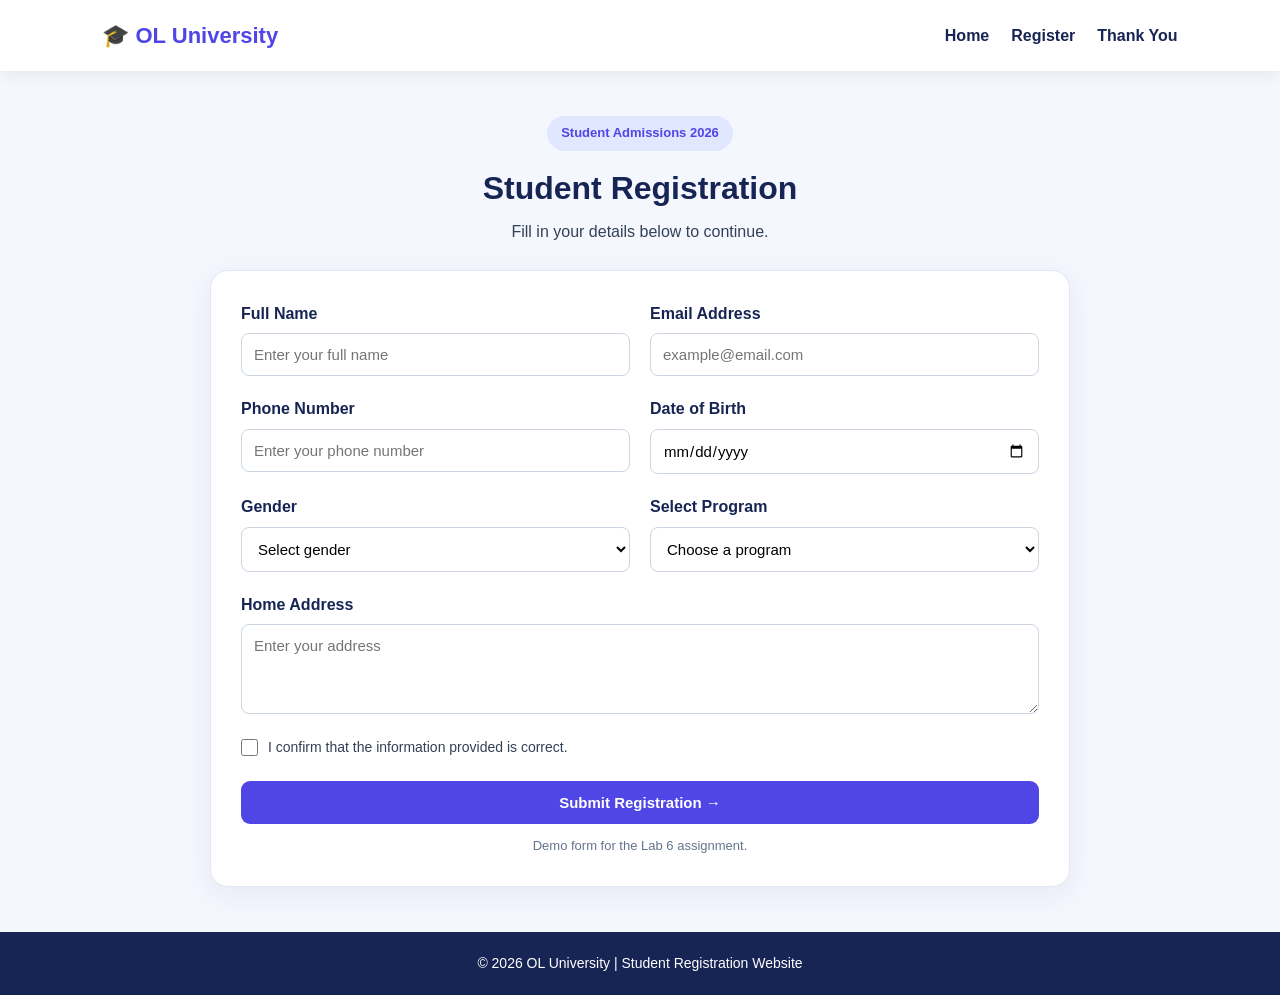
==== form.html @ 98bd1e14 "Add files via upload" ====
<!DOCTYPE html>
<html lang="en">
<head>
    <meta charset="UTF-8">
    <meta name="viewport" content="width=device-width, initial-scale=1.0">
    <title>Registration Form | OL University</title>
    <link rel="stylesheet" href="styles.css">
</head>
<body>
    <nav class="navbar">
        <h2>🎓 OL University</h2>
        <div>
            <a href="index.html">Home</a>
            <a href="form.html">Register</a>
            <a href="thanks.html">Thank You</a>
        </div>
    </nav>

    <main class="form-section">
        <div class="form-heading">
            <span class="badge">Student Admissions 2026</span>
            <h1>Student Registration</h1>
            <p>Fill in your details below to continue.</p>
        </div>

        <form action="thanks.html" method="get" class="registration-form">
            <div class="form-grid">
                <div class="field">
                    <label for="name">Full Name</label>
                    <input type="text" id="name" name="name"
                           placeholder="Enter your full name" required>
                </div>

                <div class="field">
                    <label for="email">Email Address</label>
                    <input type="email" id="email" name="email"
                           placeholder="example@email.com" required>
                </div>

                <div class="field">
                    <label for="phone">Phone Number</label>
                    <input type="tel" id="phone" name="phone"
                           placeholder="Enter your phone number" required>
                </div>

                <div class="field">
                    <label for="dob">Date of Birth</label>
                    <input type="date" id="dob" name="dob" required>
                </div>

                <div class="field">
                    <label for="gender">Gender</label>
                    <select id="gender" name="gender" required>
                        <option value="">Select gender</option>
                        <option>Male</option>
                        <option>Female</option>
                        <option>Other</option>
                    </select>
                </div>

                <div class="field">
                    <label for="program">Select Program</label>
                    <select id="program" name="program" required>
                        <option value="">Choose a program</option>
                        <option>BS Artificial Intelligence</option>
                        <option>BS Computer Science</option>
                        <option>BS Cyber Security</option>
                        <option>BS Software Engineering</option>
                    </select>
                </div>

                <div class="field full">
                    <label for="address">Home Address</label>
                    <textarea id="address" name="address"
                              placeholder="Enter your address" required></textarea>
                </div>
            </div>

            <label class="terms">
                <input type="checkbox" required>
                I confirm that the information provided is correct.
            </label>

            <button type="submit" class="btn submit-btn">
                Submit Registration →
            </button>
            <p class="form-note">Demo form for the Lab 6 assignment.</p>
        </form>
    </main>

    <footer>© 2026 OL University | Student Registration Website</footer>
</body>
</html>
---- styles.css ----
* {
    box-sizing: border-box;
    margin: 0;
    padding: 0;
}

:root {
    --primary: #4f46e5;
    --dark: #172554;
    --light: #f5f7ff;
    --text: #334155;
    --white: #ffffff;
}

body {
    font-family: Arial, sans-serif;
    background: var(--light);
    color: var(--text);
    line-height: 1.6;
}

.navbar {
    display: flex;
    justify-content: space-between;
    align-items: center;
    padding: 18px 8%;
    background: var(--white);
    box-shadow: 0 3px 15px #00000010;
}

.navbar h2 {
    color: var(--primary);
    font-size: 22px;
}

.navbar div {
    display: flex;
    gap: 22px;
}

.navbar a {
    text-decoration: none;
    color: var(--dark);
    font-weight: bold;
}

.navbar a:hover {
    color: var(--primary);
}

.hero {
    display: flex;
    align-items: center;
    justify-content: space-between;
    gap: 35px;
    padding: 65px 8%;
    background: linear-gradient(120deg, #eef2ff, #ffffff);
}

.hero-content {
    flex: 1;
}

.hero h1 {
    font-size: clamp(30px, 4vw, 48px);
    color: var(--dark);
    line-height: 1.2;
    margin: 18px 0;
}

.hero p {
    max-width: 480px;
    margin-bottom: 25px;
}

.hero-image {
    width: 46%;
    height: 310px;
    object-fit: cover;
    border-radius: 24px;
    box-shadow: 0 15px 35px #17255425;
}

.badge {
    display: inline-block;
    background: #e0e7ff;
    color: var(--primary);
    padding: 7px 14px;
    border-radius: 30px;
    font-size: 13px;
    font-weight: bold;
}

.btn {
    display: inline-block;
    border: none;
    background: var(--primary);
    color: white;
    text-decoration: none;
    padding: 13px 24px;
    border-radius: 9px;
    font-size: 15px;
    font-weight: bold;
    cursor: pointer;
}

.btn:hover {
    background: #3730a3;
}

.section {
    padding: 60px 8%;
    text-align: center;
}

.section h2,
.cta h2 {
    color: var(--dark);
    font-size: 30px;
}

.subtitle {
    margin: 8px 0 30px;
}

.grid {
    display: grid;
    grid-template-columns: repeat(3, 1fr);
    gap: 22px;
    margin-top: 30px;
}

.card {
    background: white;
    padding: 28px 22px;
    border-radius: 16px;
    box-shadow: 0 6px 25px #1725540d;
    border: 1px solid #e2e8f0;
    transition: transform 0.2s;
}

.card:hover {
    transform: translateY(-5px);
}

.emoji {
    font-size: 35px;
    margin-bottom: 10px;
}

.card h3 {
    color: var(--dark);
    margin-bottom: 10px;
}

.cta {
    position: relative;
    text-align: center;
    padding: 55px 20px;
    background: #e0e7ff;
}

.profile {
    width: 85px;
    height: 85px;
    border-radius: 50%;
    object-fit: cover;
    border: 4px solid white;
    margin-bottom: 12px;
}

.cta p {
    margin: 10px 0 20px;
}

footer {
    text-align: center;
    background: var(--dark);
    color: white;
    padding: 20px;
    font-size: 14px;
}

/* Registration form styling */

.form-section {
    max-width: 900px;
    margin: 45px auto;
    padding: 0 20px;
}

.form-heading {
    text-align: center;
    margin-bottom: 25px;
}

.form-heading h1 {
    color: var(--dark);
    margin: 12px 0 5px;
}

.registration-form {
    background: white;
    padding: 30px;
    border-radius: 18px;
    box-shadow: 0 8px 30px #17255412;
    border: 1px solid #e2e8f0;
}

.form-grid {
    display: grid;
    grid-template-columns: repeat(2, 1fr);
    gap: 20px;
}

.field {
    display: flex;
    flex-direction: column;
}

.field label {
    font-weight: bold;
    margin-bottom: 7px;
    color: var(--dark);
}

.field input,
.field select,
.field textarea {
    width: 100%;
    padding: 12px;
    border: 1px solid #cbd5e1;
    border-radius: 8px;
    font-size: 15px;
    font-family: inherit;
    background: white;
}

.field input:focus,
.field select:focus,
.field textarea:focus {
    outline: 2px solid #a5b4fc;
    border-color: var(--primary);
}

.field textarea {
    min-height: 90px;
    resize: vertical;
}

.full {
    grid-column: 1 / -1;
}

.terms {
    display: flex;
    align-items: center;
    gap: 10px;
    margin: 22px 0;
    font-size: 14px;
}

.terms input {
    width: 17px;
    height: 17px;
}

.submit-btn {
    width: 100%;
}

.form-note {
    text-align: center;
    font-size: 13px;
    margin-top: 12px;
    color: #64748b;
}

/* Thank-you page */

.success-section {
    min-height: 75vh;
    display: flex;
    align-items: center;
    justify-content: center;
    padding: 40px 20px;
    background: linear-gradient(135deg, #eef2ff, #f8fafc);
}

.success-card {
    max-width: 550px;
    width: 100%;
    background: white;
    padding: 45px 30px;
    border-radius: 20px;
    box-shadow: 0 10px 35px #17255412;
    text-align: center;
}

.success-icon {
    display: flex;
    justify-content: center;
    align-items: center;
    width: 75px;
    height: 75px;
    margin: 0 auto 20px;
    border-radius: 50%;
    background: #dcfce7;
    color: #15803d;
    font-size: 40px;
    font-weight: bold;
}

.success-card h1 {
    color: var(--dark);
    margin: 15px 0;
}

.success-card p {
    margin-bottom: 15px;
}

.success-card .btn {
    margin-top: 10px;
}

/* Responsive design for mobile screens */

@media (max-width: 700px) {
    .navbar {
        flex-direction: column;
        gap: 12px;
    }

    .navbar div {
        gap: 14px;
        flex-wrap: wrap;
        justify-content: center;
    }

    .hero {
        flex-direction: column;
        text-align: center;
        padding: 40px 6%;
    }

    .hero-image {
        width: 100%;
        height: 230px;
    }

    .grid {
        grid-template-columns: 1fr;
    }

    .form-grid {
        grid-template-columns: 1fr;
    }

    .full {
        grid-column: auto;
    }

    .registration-form {
        padding: 20px;
    }

    .section h2 {
        font-size: 25px;
    }
}
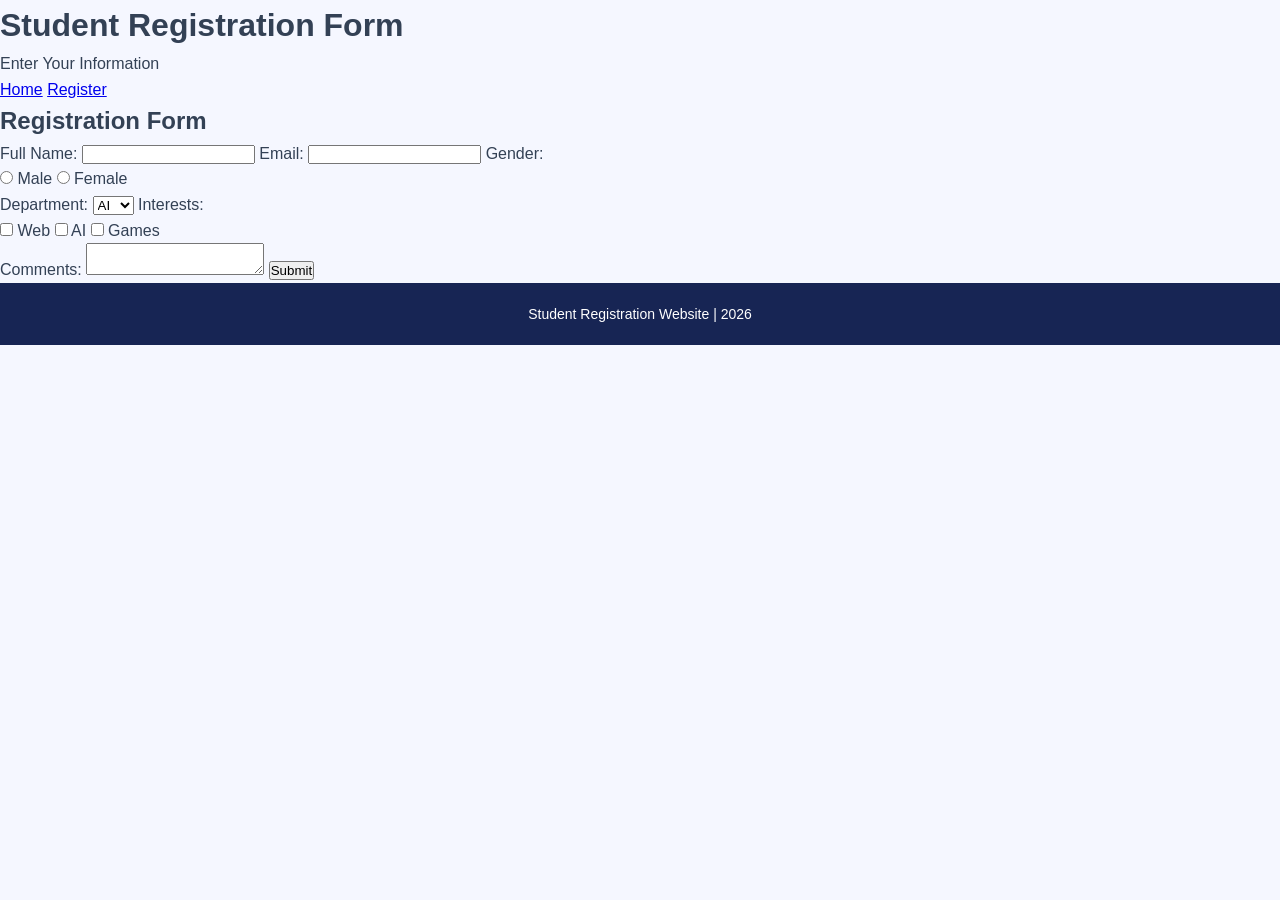
==== commit 2a050b0a: "Add files via upload" ====
--- a/form.html
+++ b/form.html
@@ -1,93 +1,67 @@
 <!DOCTYPE html>
-<html lang="en">
+<html>
 <head>
-    <meta charset="UTF-8">
-    <meta name="viewport" content="width=device-width, initial-scale=1.0">
-    <title>Registration Form | OL University</title>
+    <title>Student Registration Form</title>
     <link rel="stylesheet" href="styles.css">
 </head>
+
 <body>
-    <nav class="navbar">
-        <h2>🎓 OL University</h2>
-        <div>
-            <a href="index.html">Home</a>
-            <a href="form.html">Register</a>
-            <a href="thanks.html">Thank You</a>
-        </div>
+
+    <header>
+        <h1>Student Registration Form</h1>
+        <p>Enter Your Information</p>
+    </header>
+
+    <nav>
+        <a href="index.html">Home</a>
+        <a href="form.html">Register</a>
     </nav>
 
-    <main class="form-section">
-        <div class="form-heading">
-            <span class="badge">Student Admissions 2026</span>
-            <h1>Student Registration</h1>
-            <p>Fill in your details below to continue.</p>
-        </div>
+    <div class="form-container">
 
-        <form action="thanks.html" method="get" class="registration-form">
-            <div class="form-grid">
-                <div class="field">
-                    <label for="name">Full Name</label>
-                    <input type="text" id="name" name="name"
-                           placeholder="Enter your full name" required>
-                </div>
+        <h2>Registration Form</h2>
 
-                <div class="field">
-                    <label for="email">Email Address</label>
-                    <input type="email" id="email" name="email"
-                           placeholder="example@email.com" required>
-                </div>
+        <form action="thanks.html" method="get">
 
-                <div class="field">
-                    <label for="phone">Phone Number</label>
-                    <input type="tel" id="phone" name="phone"
-                           placeholder="Enter your phone number" required>
-                </div>
+            <label>Full Name:</label>
+            <input type="text" name="fullname" required>
 
-                <div class="field">
-                    <label for="dob">Date of Birth</label>
-                    <input type="date" id="dob" name="dob" required>
-                </div>
+            <label>Email:</label>
+            <input type="email" name="email" required>
 
-                <div class="field">
-                    <label for="gender">Gender</label>
-                    <select id="gender" name="gender" required>
-                        <option value="">Select gender</option>
-                        <option>Male</option>
-                        <option>Female</option>
-                        <option>Other</option>
-                    </select>
-                </div>
-
-                <div class="field">
-                    <label for="program">Select Program</label>
-                    <select id="program" name="program" required>
-                        <option value="">Choose a program</option>
-                        <option>BS Artificial Intelligence</option>
-                        <option>BS Computer Science</option>
-                        <option>BS Cyber Security</option>
-                        <option>BS Software Engineering</option>
-                    </select>
-                </div>
-
-                <div class="field full">
-                    <label for="address">Home Address</label>
-                    <textarea id="address" name="address"
-                              placeholder="Enter your address" required></textarea>
-                </div>
+            <label>Gender:</label>
+            <div class="options">
+                <input type="radio" name="gender" value="Male"> Male
+                <input type="radio" name="gender" value="Female"> Female
             </div>
 
-            <label class="terms">
-                <input type="checkbox" required>
-                I confirm that the information provided is correct.
-            </label>
+            <label>Department:</label>
+            <select name="department">
+                <option>AI</option>
+                <option>CS</option>
+                <option>SE</option>
+                <option>EE</option>
+            </select>
 
-            <button type="submit" class="btn submit-btn">
-                Submit Registration →
-            </button>
-            <p class="form-note">Demo form for the Lab 6 assignment.</p>
+            <label>Interests:</label>
+            <div class="options">
+                <input type="checkbox" name="interest" value="Web"> Web
+                <input type="checkbox" name="interest" value="AI"> AI
+                <input type="checkbox" name="interest" value="Games"> Games
+            </div>
+
+            <label>Comments:</label>
+            <textarea name="comments"></textarea>
+
+            <button type="submit">Submit</button>
+
         </form>
-    </main>
 
-    <footer>© 2026 OL University | Student Registration Website</footer>
+    </div>
+
+    <footer>
+        <p>Student Registration Website | 2026</p>
+    </footer>
+
 </body>
-</html>+</html>
